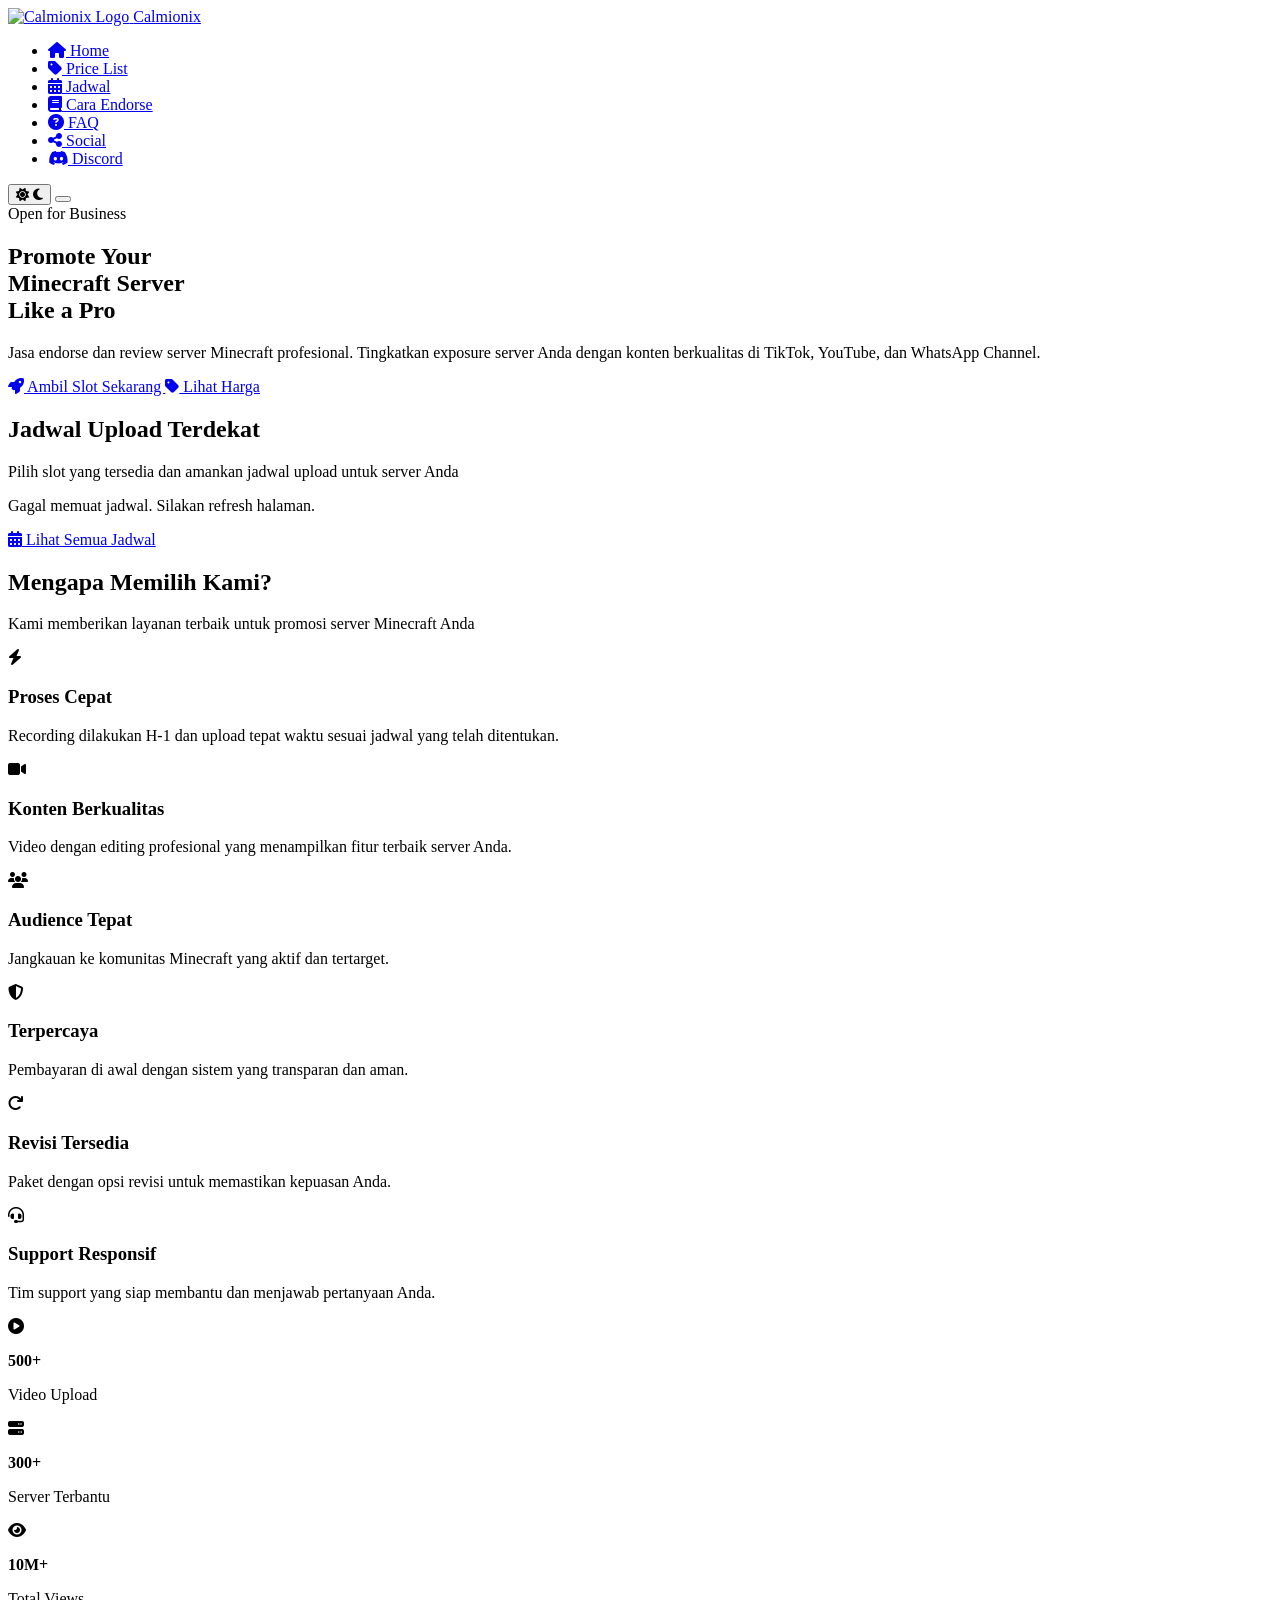
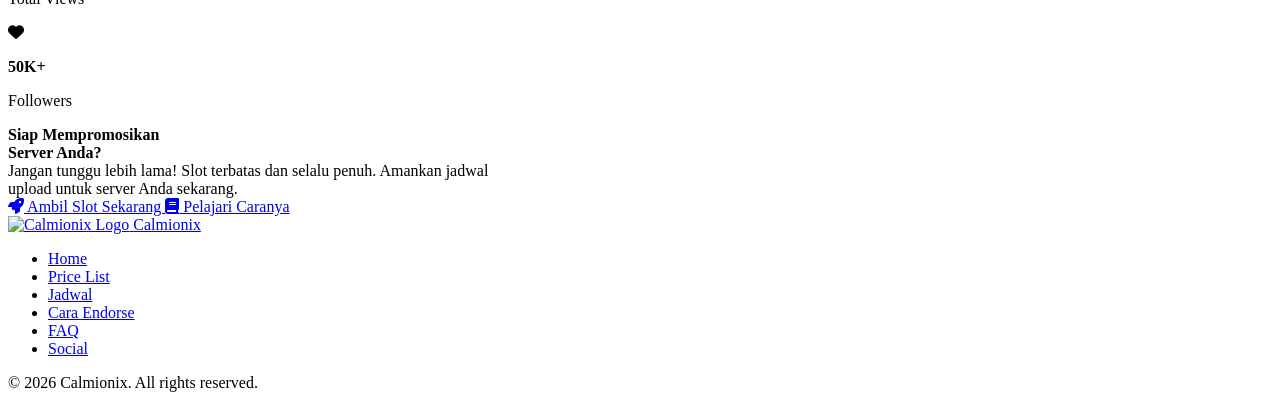
==== index.html @ 4e74ccad "Add files via upload" ====
<!DOCTYPE html>
<html lang="id" data-theme="dark">
<head>
  <meta charset="UTF-8">
  <meta name="viewport" content="width=device-width, initial-scale=1.0">
  <title>Calmionix - Promote Your Minecraft Server Like a Pro</title>
  <meta name="description" content="Jasa endorse dan review server Minecraft profesional. Tingkatkan exposure server Anda dengan konten berkualitas.">
  
  <!-- Fonts -->
  <link rel="preconnect" href="https://fonts.googleapis.com">
  <link rel="preconnect" href="https://fonts.gstatic.com" crossorigin>
  <link href="https://fonts.googleapis.com/css2?family=Inter:wght@400;500;600;700&family=Poppins:wght@500;600;700&display=swap" rel="stylesheet">
  
  <!-- Icons -->
  <link rel="stylesheet" href="https://cdnjs.cloudflare.com/ajax/libs/font-awesome/6.5.1/css/all.min.css">
  
  <!-- Styles -->
  <link rel="stylesheet" href="assets/css/main.css">
  
  <!-- Favicon -->
  <link rel="icon" type="image/png" href="assets/images/logo.png">
</head>
<body>
  <!-- Navbar -->
  <nav class="navbar">
    <div class="container">
      <a href="index.html" class="navbar-brand">
        <img src="assets/images/logo.png" alt="Calmionix Logo">
        <span>Calmionix</span>
      </a>
      
      <ul class="navbar-nav">
        <li><a href="index.html" class="nav-link active"><i class="fas fa-home"></i> Home</a></li>
        <li><a href="price.html" class="nav-link"><i class="fas fa-tag"></i> Price List</a></li>
        <li><a href="schedule.html" class="nav-link"><i class="fas fa-calendar-alt"></i> Jadwal</a></li>
        <li><a href="cara-endorse.html" class="nav-link"><i class="fas fa-book"></i> Cara Endorse</a></li>
        <li><a href="faq.html" class="nav-link"><i class="fas fa-question-circle"></i> FAQ</a></li>
        <li><a href="social.html" class="nav-link"><i class="fas fa-share-alt"></i> Social</a></li>
        <li><a href="https://discord.gg/qfdBAW29sT" class="nav-link" target="_blank"><i class="fab fa-discord"></i> Discord</a></li>
      </ul>
      
      <div class="navbar-actions">
        <button class="theme-toggle" aria-label="Toggle theme">
          <i class="fas fa-sun sun-icon"></i>
          <i class="fas fa-moon moon-icon"></i>
        </button>
        <button class="menu-toggle" aria-label="Toggle menu">
          <span></span>
          <span></span>
          <span></span>
        </button>
      </div>
    </div>
  </nav>

  <!-- Hero Section -->
  <section class="hero bg-gradient">
    <div class="container">
      <div class="hero-content animate-fade-in-up">
        <div class="hero-badge">
          <span></span>
          Open for Business
        </div>
        
        <h1>
          Promote Your<br>
          <span class="gradient-text">Minecraft Server</span><br>
          Like a Pro
        </h1>
        
        <p>
          Jasa endorse dan review server Minecraft profesional. 
          Tingkatkan exposure server Anda dengan konten berkualitas 
          di TikTok, YouTube, dan WhatsApp Channel.
        </p>
        
        <div class="hero-actions">
          <a href="schedule.html" class="btn btn-primary btn-lg">
            <i class="fas fa-rocket"></i>
            Ambil Slot Sekarang
          </a>
          <a href="price.html" class="btn btn-secondary btn-lg">
            <i class="fas fa-tag"></i>
            Lihat Harga
          </a>
        </div>
      </div>
    </div>
  </section>

  <!-- Preview Jadwal Section -->
  <section class="section">
    <div class="container">
      <div class="section-title reveal">
        <h2>Jadwal Upload Terdekat</h2>
        <p>Pilih slot yang tersedia dan amankan jadwal upload untuk server Anda</p>
      </div>
      
      <div class="schedule-grid" id="schedulePreview">
        <!-- Schedule items will be loaded by JavaScript -->
      </div>
      
      <div class="text-center mt-4 reveal">
        <a href="schedule.html" class="btn btn-outline">
          <i class="fas fa-calendar-alt"></i>
          Lihat Semua Jadwal
        </a>
      </div>
    </div>
  </section>

  <!-- Keunggulan Section -->
  <section class="section bg-gradient">
    <div class="container">
      <div class="section-title reveal">
        <h2>Mengapa Memilih Kami?</h2>
        <p>Kami memberikan layanan terbaik untuk promosi server Minecraft Anda</p>
      </div>
      
      <div class="grid grid-3">
        <div class="card feature-card reveal stagger-1">
          <div class="feature-icon">
            <i class="fas fa-bolt"></i>
          </div>
          <h3>Proses Cepat</h3>
          <p>Recording dilakukan H-1 dan upload tepat waktu sesuai jadwal yang telah ditentukan.</p>
        </div>
        
        <div class="card feature-card reveal stagger-2">
          <div class="feature-icon">
            <i class="fas fa-video"></i>
          </div>
          <h3>Konten Berkualitas</h3>
          <p>Video dengan editing profesional yang menampilkan fitur terbaik server Anda.</p>
        </div>
        
        <div class="card feature-card reveal stagger-3">
          <div class="feature-icon">
            <i class="fas fa-users"></i>
          </div>
          <h3>Audience Tepat</h3>
          <p>Jangkauan ke komunitas Minecraft yang aktif dan tertarget.</p>
        </div>
        
        <div class="card feature-card reveal stagger-4">
          <div class="feature-icon">
            <i class="fas fa-shield-alt"></i>
          </div>
          <h3>Terpercaya</h3>
          <p>Pembayaran di awal dengan sistem yang transparan dan aman.</p>
        </div>
        
        <div class="card feature-card reveal stagger-5">
          <div class="feature-icon">
            <i class="fas fa-redo"></i>
          </div>
          <h3>Revisi Tersedia</h3>
          <p>Paket dengan opsi revisi untuk memastikan kepuasan Anda.</p>
        </div>
        
        <div class="card feature-card reveal stagger-6">
          <div class="feature-icon">
            <i class="fas fa-headset"></i>
          </div>
          <h3>Support Responsif</h3>
          <p>Tim support yang siap membantu dan menjawab pertanyaan Anda.</p>
        </div>
      </div>
    </div>
  </section>

  <!-- Stats Section -->
  <section class="section">
    <div class="container">
      <div class="grid grid-4 text-center reveal">
        <div>
          <div class="feature-icon" style="margin-bottom: var(--space-md);">
            <i class="fas fa-play-circle"></i>
          </div>
          <h3 style="font-size: var(--text-3xl); margin-bottom: var(--space-xs);">500+</h3>
          <p>Video Upload</p>
        </div>
        <div>
          <div class="feature-icon" style="margin-bottom: var(--space-md);">
            <i class="fas fa-server"></i>
          </div>
          <h3 style="font-size: var(--text-3xl); margin-bottom: var(--space-xs);">300+</h3>
          <p>Server Terbantu</p>
        </div>
        <div>
          <div class="feature-icon" style="margin-bottom: var(--space-md);">
            <i class="fas fa-eye"></i>
          </div>
          <h3 style="font-size: var(--text-3xl); margin-bottom: var(--space-xs);">10M+</h3>
          <p>Total Views</p>
        </div>
        <div>
          <div class="feature-icon" style="margin-bottom: var(--space-md);">
            <i class="fas fa-heart"></i>
          </div>
          <h3 style="font-size: var(--text-3xl); margin-bottom: var(--space-xs);">50K+</h3>
          <p>Followers</p>
        </div>
      </div>
    </div>
  </section>

  <!-- CTA Section -->
  <section class="section bg-gradient">
    <div class="container">
      <div class="text-center reveal">
        <h2 style="font-size: var(--text-4xl); margin-bottom: var(--space-lg);">
          Siap Mempromosikan<br>Server Anda?
        </h2>
        <p style="font-size: var(--text-lg); max-width: 500px; margin: 0 auto var(--space-2xl);">
          Jangan tunggu lebih lama! Slot terbatas dan selalu penuh. 
          Amankan jadwal upload untuk server Anda sekarang.
        </p>
        <div class="hero-actions" style="justify-content: center;">
          <a href="schedule.html" class="btn btn-primary btn-lg">
            <i class="fas fa-rocket"></i>
            Ambil Slot Sekarang
          </a>
          <a href="cara-endorse.html" class="btn btn-secondary btn-lg">
            <i class="fas fa-book"></i>
            Pelajari Caranya
          </a>
        </div>
      </div>
    </div>
  </section>

  <!-- Footer -->
  <footer class="footer">
    <div class="container">
      <div class="footer-content">
        <a href="index.html" class="footer-brand">
          <img src="assets/images/logo.png" alt="Calmionix Logo" style="width: 32px; height: 32px;">
          <span>Calmionix</span>
        </a>
        
        <ul class="footer-links">
          <li><a href="index.html">Home</a></li>
          <li><a href="price.html">Price List</a></li>
          <li><a href="schedule.html">Jadwal</a></li>
          <li><a href="cara-endorse.html">Cara Endorse</a></li>
          <li><a href="faq.html">FAQ</a></li>
          <li><a href="social.html">Social</a></li>
        </ul>
      </div>
      
      <div class="footer-bottom">
        <p>&copy; 2026 Calmionix. All rights reserved.</p>
      </div>
    </div>
  </footer>

  <!-- Scripts -->
  <script src="assets/js/main.js"></script>
  <script>
    // Load schedule preview
    document.addEventListener('DOMContentLoaded', function() {
      loadSchedulePreview();
    });
    
    async function loadSchedulePreview() {
      const scheduleContainer = document.getElementById('schedulePreview');
      
      try {
        const response = await fetch('data/schedule.json');
        const scheduleData = await response.json();
        
        // Create a map of booked dates with details
        const bookedMap = {};
        scheduleData.forEach(item => {
          if (!bookedMap[item.date]) {
            bookedMap[item.date] = [];
          }
          bookedMap[item.date].push(item);
        });
        
        // Generate 5 days starting from today
        const days = [];
        const today = new Date();
        today.setHours(0, 0, 0, 0);
        
        for (let i = 0; i < 5; i++) {
          const date = new Date(today);
          date.setDate(today.getDate() + i);
          days.push(date);
        }
        
        const monthNames = ['Jan', 'Feb', 'Mar', 'Apr', 'Mei', 'Jun', 'Jul', 'Agu', 'Sep', 'Okt', 'Nov', 'Des'];
        const dayNames = ['Min', 'Sen', 'Sel', 'Rab', 'Kam', 'Jum', 'Sab'];
        
        let html = '';
        
        days.forEach((date, index) => {
          const dateStr = date.toISOString().split('T')[0];
          const bookedSlots = bookedMap[dateStr] || [];
          const isBooked = bookedSlots.length > 0;
          const isToday = index === 0;
          
          let statusClass = 'available';
          let statusText = 'Available';
          let timeText = '15:00 WIB';
          
          if (isToday) {
            statusClass = 'today';
            statusText = 'Hari Ini';
          } else if (isBooked) {
            statusClass = 'booked';
            statusText = 'Booked';
            timeText = bookedSlots[0].time + ' WIB';
          }
          
          // Build booked content
          let bookedContent = '';
          if (isBooked) {
            bookedSlots.forEach(slot => {
              bookedContent += `
                <div style="font-size: var(--text-xs); font-weight: var(--font-semibold); color: var(--danger); margin-top: var(--space-xs);">${slot.server}</div>
                <div style="font-size: var(--text-xs); color: var(--text-muted);">${slot.platform}</div>
              `;
            });
          }
          
          html += `
            <div class="schedule-item ${statusClass} reveal stagger-${index + 1}">
              <div class="date">${dayNames[date.getDay()]}</div>
              <div class="day">${date.getDate()}</div>
              <div class="month">${monthNames[date.getMonth()]}</div>
              ${!isBooked ? `<div class="time">${timeText}</div>` : ''}
              ${isBooked ? bookedContent : `<div class="status">${statusText}</div>`}
              ${!isBooked ? `
                <a href="${Calmionix.generateWhatsAppLink(date, '15:00')}" class="btn btn-primary btn-sm" target="_blank">
                  Ambil Slot
                </a>
              ` : ''}
            </div>
          `;
        });
        
        scheduleContainer.innerHTML = html;
        
      } catch (error) {
        console.error('Error loading schedule:', error);
        scheduleContainer.innerHTML = `
          <div class="text-center" style="grid-column: 1 / -1;">
            <p>Gagal memuat jadwal. Silakan refresh halaman.</p>
          </div>
        `;
      }
    }
  </script>
</body>
</html>
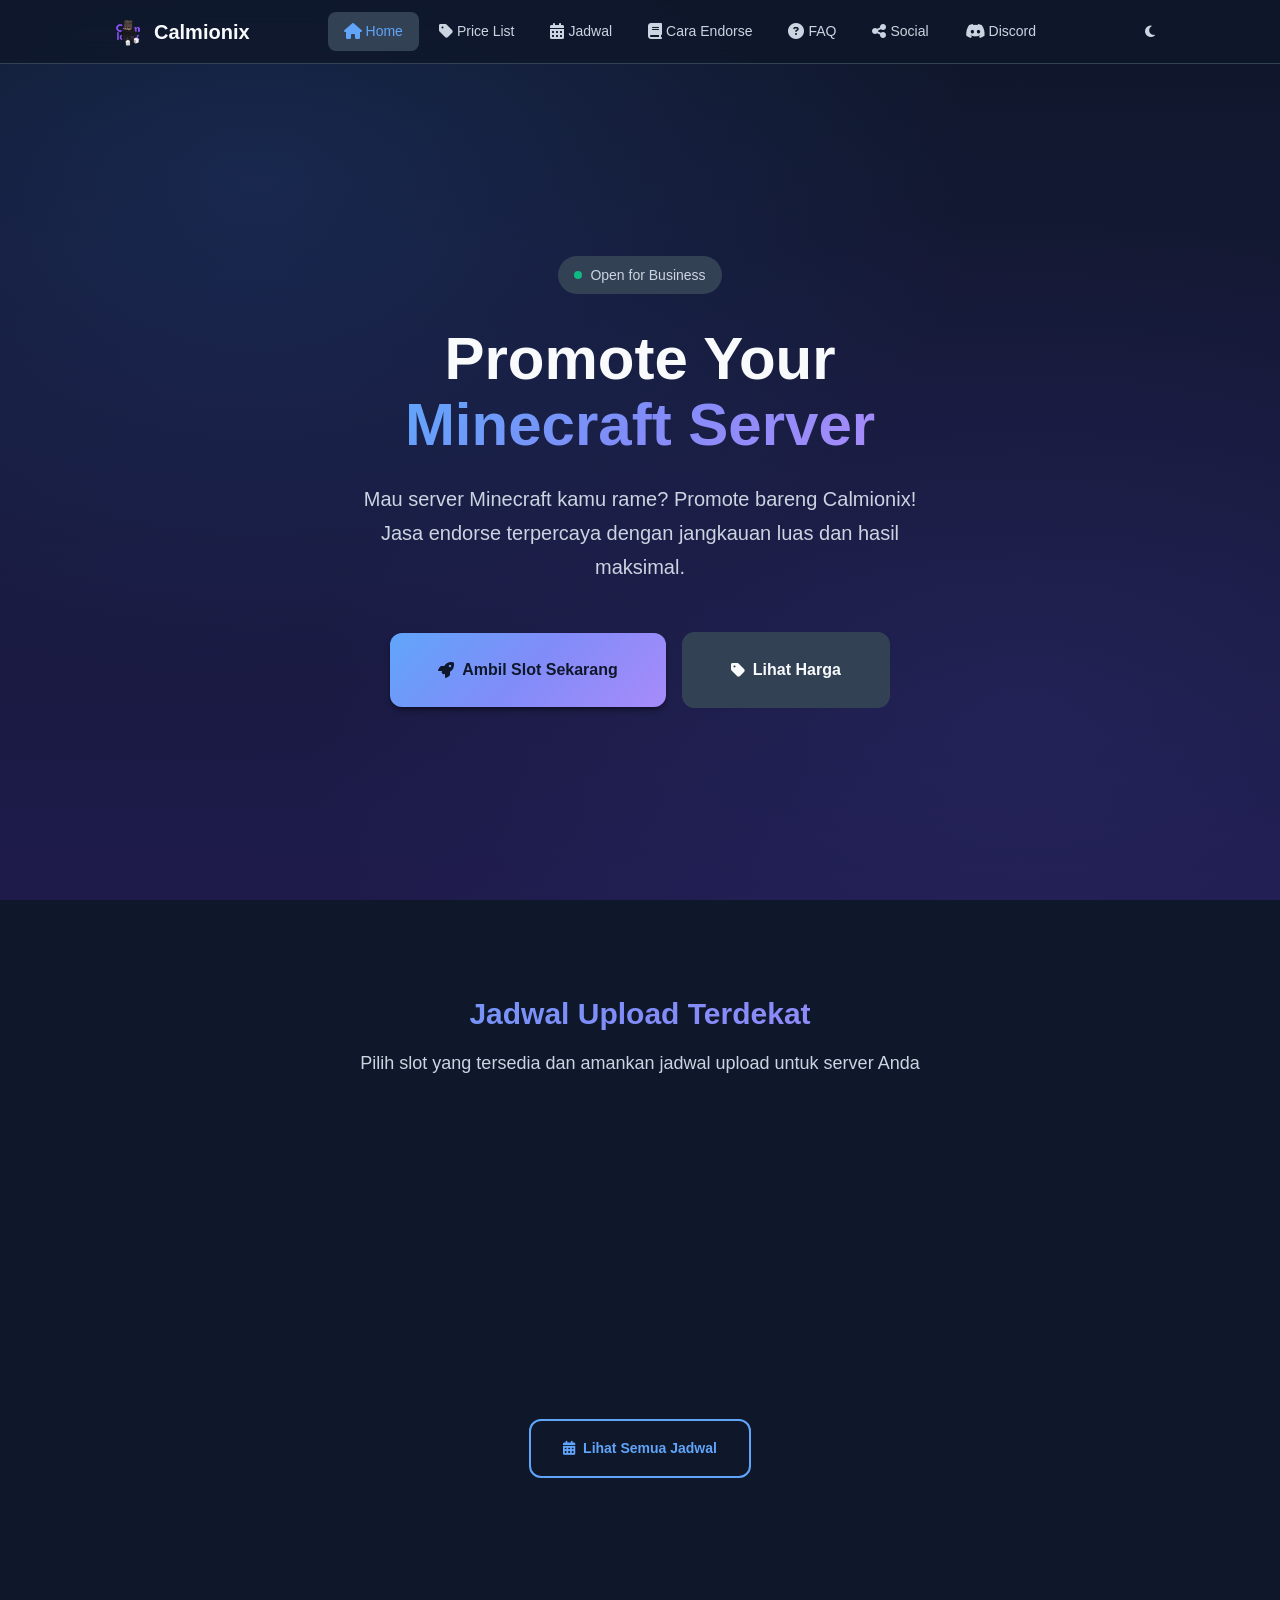
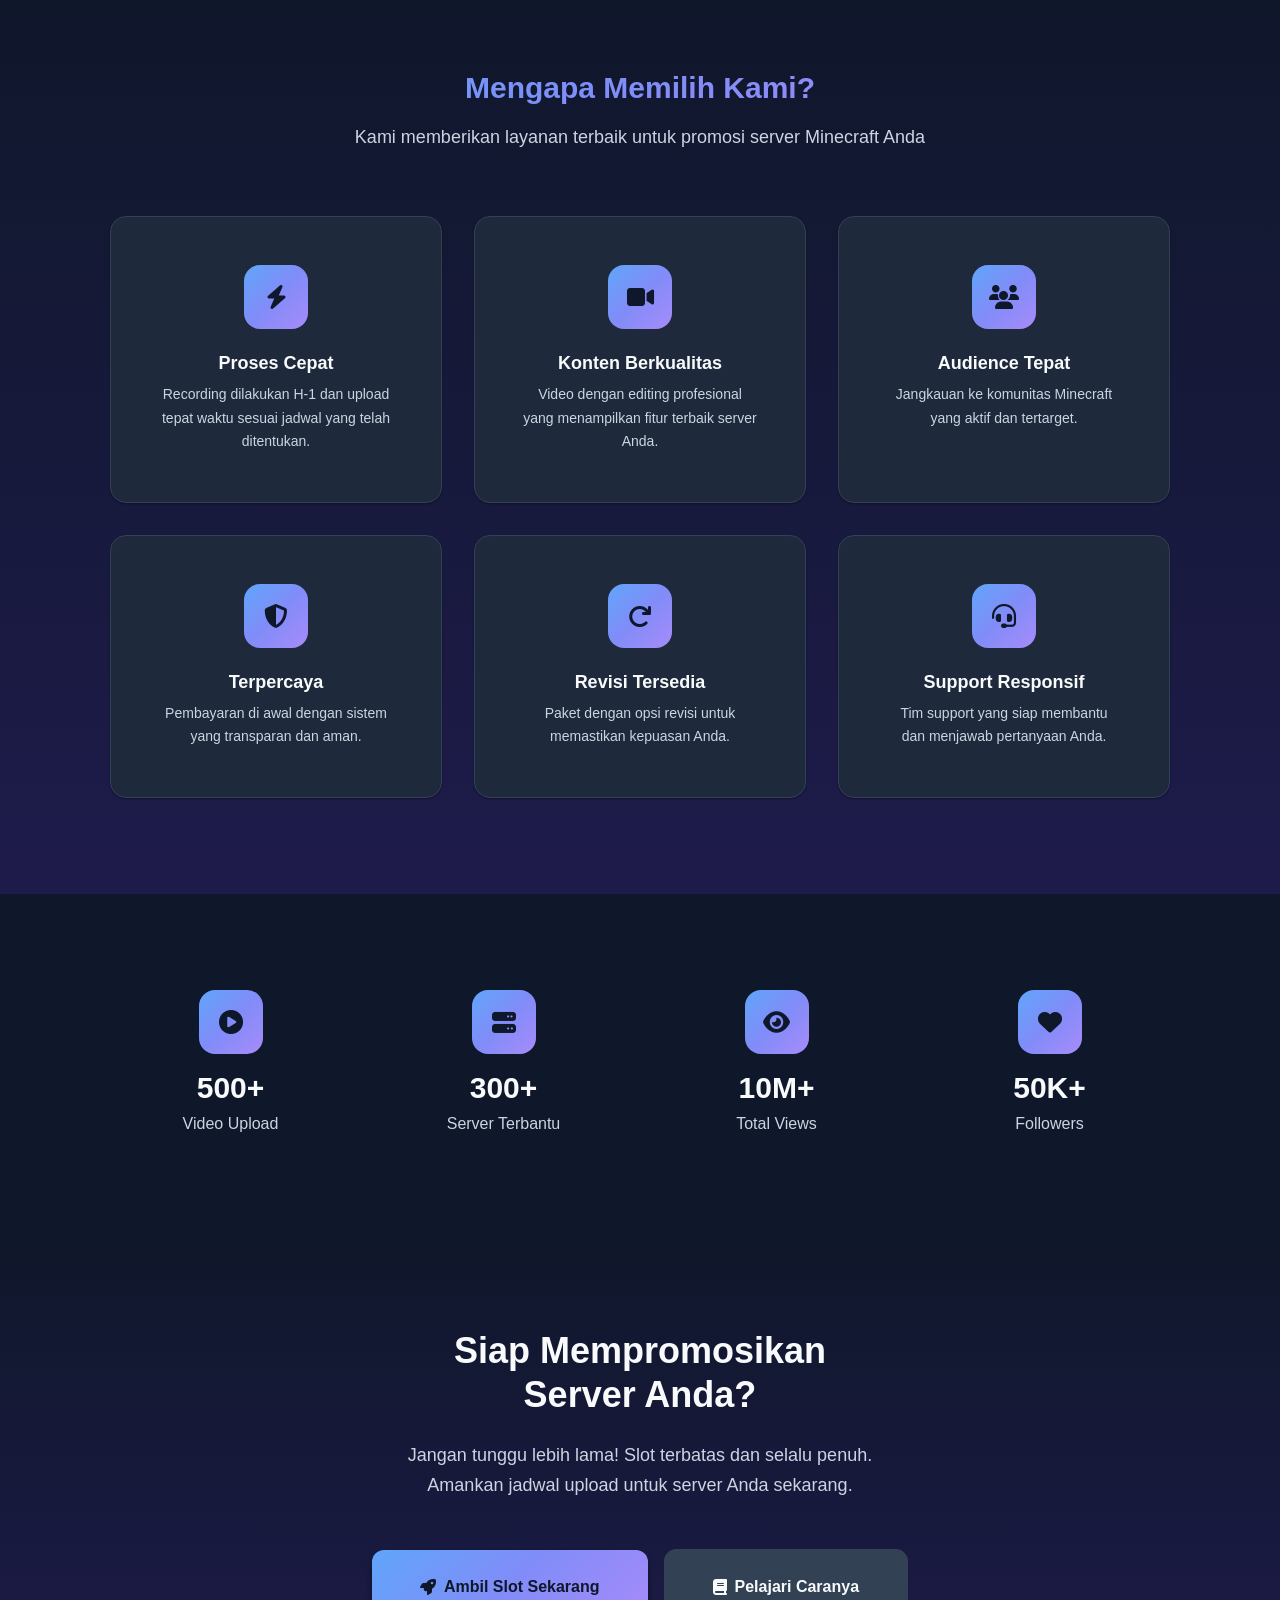
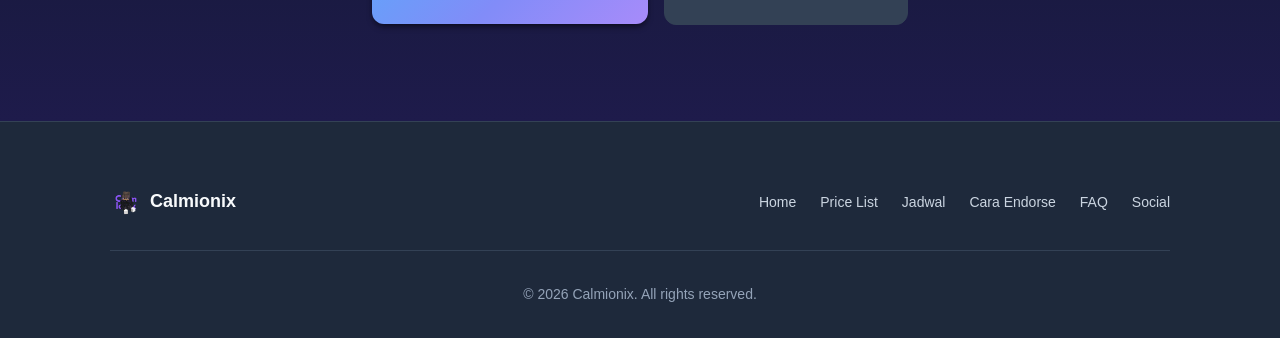
==== commit 5659e7f7: "Update index.html" ====
--- a/index.html
+++ b/index.html
@@ -3,8 +3,8 @@
 <head>
   <meta charset="UTF-8">
   <meta name="viewport" content="width=device-width, initial-scale=1.0">
-  <title>Calmionix - Promote Your Minecraft Server Like a Pro</title>
-  <meta name="description" content="Jasa endorse dan review server Minecraft profesional. Tingkatkan exposure server Anda dengan konten berkualitas.">
+  <title>Calmionix - Promote Your Minecraft Server</title>
+  <meta name="description" content="Mau server Minecraft kamu rame? Promote bareng Calmionix! Jasa endorse terpercaya dengan jangkauan luas dan hasil maksimal.">
   
   <!-- Fonts -->
   <link rel="preconnect" href="https://fonts.googleapis.com">
@@ -65,13 +65,11 @@
         <h1>
           Promote Your<br>
           <span class="gradient-text">Minecraft Server</span><br>
-          Like a Pro
         </h1>
         
         <p>
-          Jasa endorse dan review server Minecraft profesional. 
-          Tingkatkan exposure server Anda dengan konten berkualitas 
-          di TikTok, YouTube, dan WhatsApp Channel.
+          Mau server Minecraft kamu rame? Promote bareng Calmionix!
+          Jasa endorse terpercaya dengan jangkauan luas dan hasil maksimal.
         </p>
         
         <div class="hero-actions">
--- a/assets/css/main.css
+++ b/assets/css/main.css
@@ -0,0 +1,1269 @@
+/* ========================================
+   CALMIONIX - Main Stylesheet
+   Modern Premium Agency Website
+   ======================================== */
+
+/* CSS Variables */
+:root {
+  /* Colors - Light Mode (Default) */
+  --bg-primary: #ffffff;
+  --bg-secondary: #f8fafc;
+  --bg-tertiary: #f1f5f9;
+  --bg-card: #ffffff;
+  --bg-gradient-start: #f0f9ff;
+  --bg-gradient-end: #e0f2fe;
+  
+  --text-primary: #0f172a;
+  --text-secondary: #475569;
+  --text-muted: #64748b;
+  --text-inverse: #ffffff;
+  
+  --accent-primary: #3b82f6;
+  --accent-secondary: #6366f1;
+  --accent-gradient: linear-gradient(135deg, #3b82f6 0%, #6366f1 100%);
+  
+  --border-color: #e2e8f0;
+  --shadow-sm: 0 1px 2px 0 rgb(0 0 0 / 0.05);
+  --shadow-md: 0 4px 6px -1px rgb(0 0 0 / 0.1), 0 2px 4px -2px rgb(0 0 0 / 0.1);
+  --shadow-lg: 0 10px 15px -3px rgb(0 0 0 / 0.1), 0 4px 6px -4px rgb(0 0 0 / 0.1);
+  --shadow-xl: 0 20px 25px -5px rgb(0 0 0 / 0.1), 0 8px 10px -6px rgb(0 0 0 / 0.1);
+  --shadow-glow: 0 0 40px -10px rgba(59, 130, 246, 0.3);
+  
+  /* Status Colors */
+  --success: #10b981;
+  --warning: #f59e0b;
+  --danger: #ef4444;
+  --info: #06b6d4;
+  
+  /* Spacing */
+  --space-xs: 0.25rem;
+  --space-sm: 0.5rem;
+  --space-md: 1rem;
+  --space-lg: 1.5rem;
+  --space-xl: 2rem;
+  --space-2xl: 3rem;
+  --space-3xl: 4rem;
+  --space-4xl: 6rem;
+  
+  /* Typography */
+  --font-sans: 'Inter', -apple-system, BlinkMacSystemFont, 'Segoe UI', Roboto, sans-serif;
+  --font-display: 'Poppins', var(--font-sans);
+  
+  --text-xs: 0.75rem;
+  --text-sm: 0.875rem;
+  --text-base: 1rem;
+  --text-lg: 1.125rem;
+  --text-xl: 1.25rem;
+  --text-2xl: 1.5rem;
+  --text-3xl: 1.875rem;
+  --text-4xl: 2.25rem;
+  --text-5xl: 3rem;
+  --text-6xl: 3.75rem;
+  
+  --font-normal: 400;
+  --font-medium: 500;
+  --font-semibold: 600;
+  --font-bold: 700;
+  
+  /* Border Radius */
+  --radius-sm: 0.375rem;
+  --radius-md: 0.5rem;
+  --radius-lg: 0.75rem;
+  --radius-xl: 1rem;
+  --radius-2xl: 1.5rem;
+  --radius-full: 9999px;
+  
+  /* Transitions */
+  --transition-fast: 150ms ease;
+  --transition-base: 250ms ease;
+  --transition-slow: 350ms ease;
+  
+  /* Navbar */
+  --navbar-height: 64px;
+}
+
+/* Dark Mode */
+[data-theme="dark"] {
+  --bg-primary: #0f172a;
+  --bg-secondary: #1e293b;
+  --bg-tertiary: #334155;
+  --bg-card: #1e293b;
+  --bg-gradient-start: #0f172a;
+  --bg-gradient-end: #1e1b4b;
+  
+  --text-primary: #f8fafc;
+  --text-secondary: #cbd5e1;
+  --text-muted: #94a3b8;
+  --text-inverse: #0f172a;
+  
+  --accent-primary: #60a5fa;
+  --accent-secondary: #818cf8;
+  --accent-gradient: linear-gradient(135deg, #60a5fa 0%, #818cf8 50%, #a78bfa 100%);
+  
+  --border-color: #334155;
+  --shadow-sm: 0 1px 2px 0 rgb(0 0 0 / 0.3);
+  --shadow-md: 0 4px 6px -1px rgb(0 0 0 / 0.4), 0 2px 4px -2px rgb(0 0 0 / 0.4);
+  --shadow-lg: 0 10px 15px -3px rgb(0 0 0 / 0.4), 0 4px 6px -4px rgb(0 0 0 / 0.4);
+  --shadow-xl: 0 20px 25px -5px rgb(0 0 0 / 0.5), 0 8px 10px -6px rgb(0 0 0 / 0.5);
+  --shadow-glow: 0 0 60px -15px rgba(96, 165, 250, 0.4);
+}
+
+/* Reset & Base */
+*, *::before, *::after {
+  box-sizing: border-box;
+  margin: 0;
+  padding: 0;
+}
+
+html {
+  scroll-behavior: smooth;
+  -webkit-font-smoothing: antialiased;
+  -moz-osx-font-smoothing: grayscale;
+}
+
+body {
+  font-family: var(--font-sans);
+  font-size: var(--text-base);
+  font-weight: var(--font-normal);
+  line-height: 1.6;
+  color: var(--text-primary);
+  background: var(--bg-primary);
+  min-height: 100vh;
+  transition: background-color var(--transition-base), color var(--transition-base);
+}
+
+/* Typography */
+h1, h2, h3, h4, h5, h6 {
+  font-family: var(--font-display);
+  font-weight: var(--font-semibold);
+  line-height: 1.2;
+  color: var(--text-primary);
+}
+
+h1 { font-size: var(--text-5xl); }
+h2 { font-size: var(--text-3xl); }
+h3 { font-size: var(--text-2xl); }
+h4 { font-size: var(--text-xl); }
+h5 { font-size: var(--text-lg); }
+h6 { font-size: var(--text-base); }
+
+p {
+  color: var(--text-secondary);
+  line-height: 1.7;
+}
+
+a {
+  color: var(--accent-primary);
+  text-decoration: none;
+  transition: color var(--transition-fast);
+}
+
+a:hover {
+  color: var(--accent-secondary);
+}
+
+img {
+  max-width: 100%;
+  height: auto;
+  display: block;
+}
+
+button {
+  font-family: inherit;
+  cursor: pointer;
+  border: none;
+  background: none;
+}
+
+/* Container */
+.container {
+  width: 100%;
+  max-width: 1100px;
+  margin: 0 auto;
+  padding: 0 20px;
+}
+
+/* Section */
+.section {
+  padding: var(--space-4xl) 0;
+}
+
+.section-sm {
+  padding: var(--space-3xl) 0;
+}
+
+.section-title {
+  text-align: center;
+  margin-bottom: var(--space-3xl);
+}
+
+.section-title h2 {
+  font-size: var(--text-3xl);
+  margin-bottom: var(--space-md);
+  background: var(--accent-gradient);
+  -webkit-background-clip: text;
+  -webkit-text-fill-color: transparent;
+  background-clip: text;
+}
+
+.section-title p {
+  font-size: var(--text-lg);
+  max-width: 600px;
+  margin: 0 auto;
+}
+
+/* Background Gradient */
+.bg-gradient {
+  background: linear-gradient(180deg, var(--bg-gradient-start) 0%, var(--bg-gradient-end) 100%);
+}
+
+[data-theme="dark"] .bg-gradient {
+  background: linear-gradient(180deg, var(--bg-gradient-start) 0%, var(--bg-gradient-end) 100%);
+}
+
+/* ========================================
+   NAVBAR
+   ======================================== */
+.navbar {
+  position: fixed;
+  top: 0;
+  left: 0;
+  right: 0;
+  height: var(--navbar-height);
+  background: rgba(var(--bg-primary-rgb, 255, 255, 255), 0.8);
+  backdrop-filter: blur(12px);
+  -webkit-backdrop-filter: blur(12px);
+  border-bottom: 1px solid var(--border-color);
+  z-index: 1000;
+  transition: all var(--transition-base);
+}
+
+[data-theme="dark"] .navbar {
+  background: rgba(15, 23, 42, 0.85);
+}
+
+.navbar .container {
+  display: flex;
+  align-items: center;
+  justify-content: space-between;
+  height: 100%;
+}
+
+.navbar-brand {
+  display: flex;
+  align-items: center;
+  gap: var(--space-sm);
+  font-family: var(--font-display);
+  font-size: var(--text-xl);
+  font-weight: var(--font-bold);
+  color: var(--text-primary);
+}
+
+.navbar-brand:hover {
+  color: var(--accent-primary);
+}
+
+.navbar-brand img {
+  width: 36px;
+  height: 36px;
+  border-radius: var(--radius-md);
+}
+
+.navbar-nav {
+  display: flex;
+  align-items: center;
+  gap: var(--space-xs);
+  list-style: none;
+}
+
+.nav-link {
+  display: flex;
+  align-items: center;
+  gap: var(--space-xs);
+  padding: var(--space-sm) var(--space-md);
+  font-size: var(--text-sm);
+  font-weight: var(--font-medium);
+  color: var(--text-secondary);
+  border-radius: var(--radius-md);
+  transition: all var(--transition-fast);
+}
+
+.nav-link:hover,
+.nav-link.active {
+  color: var(--accent-primary);
+  background: var(--bg-tertiary);
+}
+
+.nav-link i {
+  font-size: var(--text-base);
+}
+
+.navbar-actions {
+  display: flex;
+  align-items: center;
+  gap: var(--space-sm);
+}
+
+/* Theme Toggle */
+.theme-toggle {
+  width: 40px;
+  height: 40px;
+  display: flex;
+  align-items: center;
+  justify-content: center;
+  border-radius: var(--radius-md);
+  color: var(--text-secondary);
+  transition: all var(--transition-fast);
+}
+
+.theme-toggle:hover {
+  background: var(--bg-tertiary);
+  color: var(--accent-primary);
+}
+
+.theme-toggle .sun-icon,
+.theme-toggle .moon-icon {
+  position: absolute;
+  transition: transform var(--transition-base), opacity var(--transition-base);
+}
+
+[data-theme="dark"] .theme-toggle .sun-icon,
+.theme-toggle .moon-icon {
+  opacity: 0;
+  transform: rotate(90deg) scale(0);
+}
+
+[data-theme="dark"] .theme-toggle .moon-icon,
+.theme-toggle .sun-icon {
+  opacity: 1;
+  transform: rotate(0) scale(1);
+}
+
+/* Mobile Menu Toggle */
+.menu-toggle {
+  display: none;
+  flex-direction: column;
+  justify-content: center;
+  gap: 5px;
+  width: 40px;
+  height: 40px;
+  padding: var(--space-sm);
+  border-radius: var(--radius-md);
+}
+
+.menu-toggle span {
+  display: block;
+  width: 100%;
+  height: 2px;
+  background: var(--text-primary);
+  border-radius: var(--radius-full);
+  transition: all var(--transition-base);
+}
+
+.menu-toggle.active span:nth-child(1) {
+  transform: rotate(45deg) translate(5px, 5px);
+}
+
+.menu-toggle.active span:nth-child(2) {
+  opacity: 0;
+}
+
+.menu-toggle.active span:nth-child(3) {
+  transform: rotate(-45deg) translate(5px, -5px);
+}
+
+/* ========================================
+   BUTTONS
+   ======================================== */
+.btn {
+  display: inline-flex;
+  align-items: center;
+  justify-content: center;
+  gap: var(--space-sm);
+  padding: var(--space-md) var(--space-xl);
+  font-size: var(--text-sm);
+  font-weight: var(--font-semibold);
+  border-radius: var(--radius-lg);
+  transition: all var(--transition-fast);
+  cursor: pointer;
+}
+
+.btn-primary {
+  background: var(--accent-gradient);
+  color: var(--text-inverse);
+  box-shadow: var(--shadow-md);
+}
+
+.btn-primary:hover {
+  transform: translateY(-2px);
+  box-shadow: var(--shadow-lg), var(--shadow-glow);
+  color: var(--text-inverse);
+}
+
+.btn-secondary {
+  background: var(--bg-tertiary);
+  color: var(--text-primary);
+  border: 1px solid var(--border-color);
+}
+
+.btn-secondary:hover {
+  background: var(--bg-secondary);
+  border-color: var(--accent-primary);
+  color: var(--accent-primary);
+}
+
+.btn-outline {
+  background: transparent;
+  color: var(--accent-primary);
+  border: 2px solid var(--accent-primary);
+}
+
+.btn-outline:hover {
+  background: var(--accent-primary);
+  color: var(--text-inverse);
+}
+
+.btn-ghost {
+  background: transparent;
+  color: var(--text-secondary);
+}
+
+.btn-ghost:hover {
+  background: var(--bg-tertiary);
+  color: var(--text-primary);
+}
+
+.btn-lg {
+  padding: var(--space-lg) var(--space-2xl);
+  font-size: var(--text-base);
+}
+
+.btn-sm {
+  padding: var(--space-sm) var(--space-md);
+  font-size: var(--text-xs);
+}
+
+/* ========================================
+   CARDS
+   ======================================== */
+.card {
+  background: var(--bg-card);
+  border-radius: var(--radius-xl);
+  border: 1px solid var(--border-color);
+  box-shadow: var(--shadow-sm);
+  transition: all var(--transition-base);
+  overflow: hidden;
+}
+
+.card:hover {
+  transform: translateY(-4px);
+  box-shadow: var(--shadow-lg);
+}
+
+.card-body {
+  padding: var(--space-xl);
+}
+
+.card-title {
+  font-size: var(--text-lg);
+  font-weight: var(--font-semibold);
+  margin-bottom: var(--space-sm);
+}
+
+.card-text {
+  color: var(--text-secondary);
+  font-size: var(--text-sm);
+}
+
+/* Price Card */
+.price-card {
+  position: relative;
+  background: var(--bg-card);
+  border-radius: var(--radius-2xl);
+  border: 1px solid var(--border-color);
+  padding: var(--space-2xl);
+  transition: all var(--transition-base);
+}
+
+.price-card:hover {
+  transform: translateY(-8px);
+  box-shadow: var(--shadow-xl), var(--shadow-glow);
+  border-color: var(--accent-primary);
+}
+
+.price-card.featured {
+  border-color: var(--accent-primary);
+  background: linear-gradient(180deg, var(--bg-card) 0%, rgba(59, 130, 246, 0.05) 100%);
+}
+
+[data-theme="dark"] .price-card.featured {
+  background: linear-gradient(180deg, var(--bg-card) 0%, rgba(96, 165, 250, 0.1) 100%);
+}
+
+.price-card .badge {
+  position: absolute;
+  top: -12px;
+  left: 50%;
+  transform: translateX(-50%);
+  background: var(--accent-gradient);
+  color: var(--text-inverse);
+  padding: var(--space-xs) var(--space-md);
+  border-radius: var(--radius-full);
+  font-size: var(--text-xs);
+  font-weight: var(--font-semibold);
+}
+
+.price-card .platform {
+  font-size: var(--text-sm);
+  font-weight: var(--font-medium);
+  color: var(--accent-primary);
+  text-transform: uppercase;
+  letter-spacing: 0.05em;
+  margin-bottom: var(--space-sm);
+}
+
+.price-card .price {
+  font-size: var(--text-4xl);
+  font-weight: var(--font-bold);
+  color: var(--text-primary);
+  margin-bottom: var(--space-lg);
+}
+
+.price-card .price span {
+  font-size: var(--text-base);
+  font-weight: var(--font-normal);
+  color: var(--text-muted);
+}
+
+.price-card .features {
+  list-style: none;
+  margin-bottom: var(--space-xl);
+}
+
+.price-card .features li {
+  display: flex;
+  align-items: center;
+  gap: var(--space-sm);
+  padding: var(--space-sm) 0;
+  font-size: var(--text-sm);
+  color: var(--text-secondary);
+  border-bottom: 1px solid var(--border-color);
+}
+
+.price-card .features li:last-child {
+  border-bottom: none;
+}
+
+.price-card .features li i {
+  color: var(--success);
+  font-size: var(--text-base);
+}
+
+/* ========================================
+   GRID
+   ======================================== */
+.grid {
+  display: grid;
+  gap: var(--space-xl);
+}
+
+.grid-2 {
+  grid-template-columns: repeat(2, 1fr);
+}
+
+.grid-3 {
+  grid-template-columns: repeat(3, 1fr);
+}
+
+.grid-4 {
+  grid-template-columns: repeat(4, 1fr);
+}
+
+/* ========================================
+   HERO
+   ======================================== */
+.hero {
+  min-height: 100vh;
+  display: flex;
+  align-items: center;
+  padding-top: var(--navbar-height);
+  position: relative;
+  overflow: hidden;
+}
+
+.hero::before {
+  content: '';
+  position: absolute;
+  top: 0;
+  left: 0;
+  right: 0;
+  bottom: 0;
+  background: 
+    radial-gradient(ellipse at 20% 20%, rgba(59, 130, 246, 0.15) 0%, transparent 50%),
+    radial-gradient(ellipse at 80% 80%, rgba(99, 102, 241, 0.1) 0%, transparent 50%);
+  pointer-events: none;
+}
+
+.hero-content {
+  position: relative;
+  z-index: 1;
+  text-align: center;
+  max-width: 800px;
+  margin: 0 auto;
+}
+
+.hero-badge {
+  display: inline-flex;
+  align-items: center;
+  gap: var(--space-sm);
+  padding: var(--space-sm) var(--space-md);
+  background: var(--bg-tertiary);
+  border-radius: var(--radius-full);
+  font-size: var(--text-sm);
+  color: var(--text-secondary);
+  margin-bottom: var(--space-xl);
+}
+
+.hero-badge span {
+  display: inline-block;
+  width: 8px;
+  height: 8px;
+  background: var(--success);
+  border-radius: var(--radius-full);
+  animation: pulse 2s infinite;
+}
+
+@keyframes pulse {
+  0%, 100% { opacity: 1; }
+  50% { opacity: 0.5; }
+}
+
+.hero h1 {
+  font-size: clamp(var(--text-4xl), 5vw, var(--text-6xl));
+  font-weight: var(--font-bold);
+  margin-bottom: var(--space-lg);
+  line-height: 1.1;
+}
+
+.hero h1 .gradient-text {
+  background: var(--accent-gradient);
+  -webkit-background-clip: text;
+  -webkit-text-fill-color: transparent;
+  background-clip: text;
+}
+
+.hero p {
+  font-size: var(--text-xl);
+  color: var(--text-secondary);
+  margin-bottom: var(--space-2xl);
+  max-width: 600px;
+  margin-left: auto;
+  margin-right: auto;
+}
+
+.hero-actions {
+  display: flex;
+  align-items: center;
+  justify-content: center;
+  gap: var(--space-md);
+  flex-wrap: wrap;
+}
+
+/* ========================================
+   FEATURES
+   ======================================== */
+.feature-card {
+  text-align: center;
+  padding: var(--space-2xl);
+}
+
+.feature-icon {
+  width: 64px;
+  height: 64px;
+  display: flex;
+  align-items: center;
+  justify-content: center;
+  margin: 0 auto var(--space-lg);
+  background: var(--accent-gradient);
+  border-radius: var(--radius-xl);
+  color: var(--text-inverse);
+  font-size: var(--text-2xl);
+}
+
+.feature-card h3 {
+  font-size: var(--text-lg);
+  margin-bottom: var(--space-sm);
+}
+
+.feature-card p {
+  font-size: var(--text-sm);
+}
+
+/* ========================================
+   SCHEDULE
+   ======================================== */
+.schedule-grid {
+  display: grid;
+  grid-template-columns: repeat(auto-fill, minmax(140px, 1fr));
+  gap: var(--space-md);
+}
+
+.schedule-item {
+  background: var(--bg-card);
+  border: 1px solid var(--border-color);
+  border-radius: var(--radius-lg);
+  padding: var(--space-lg);
+  text-align: center;
+  transition: all var(--transition-base);
+}
+
+.schedule-item:hover {
+  transform: translateY(-2px);
+  box-shadow: var(--shadow-md);
+}
+
+.schedule-item.today {
+  border-color: var(--accent-primary);
+  background: linear-gradient(180deg, var(--bg-card) 0%, rgba(59, 130, 246, 0.05) 100%);
+}
+
+.schedule-item.booked {
+  opacity: 0.6;
+  background: var(--bg-tertiary);
+}
+
+.schedule-item.booked .status {
+  color: var(--danger);
+}
+
+.schedule-item .date {
+  font-size: var(--text-xs);
+  font-weight: var(--font-medium);
+  color: var(--text-muted);
+  text-transform: uppercase;
+  margin-bottom: var(--space-xs);
+}
+
+.schedule-item .day {
+  font-size: var(--text-2xl);
+  font-weight: var(--font-bold);
+  color: var(--text-primary);
+  margin-bottom: var(--space-xs);
+}
+
+.schedule-item .month {
+  font-size: var(--text-xs);
+  color: var(--text-muted);
+  margin-bottom: var(--space-sm);
+}
+
+.schedule-item .time {
+  font-size: var(--text-sm);
+  font-weight: var(--font-medium);
+  color: var(--accent-primary);
+  margin-bottom: var(--space-sm);
+}
+
+.schedule-item .status {
+  display: inline-block;
+  padding: var(--space-xs) var(--space-sm);
+  border-radius: var(--radius-full);
+  font-size: var(--text-xs);
+  font-weight: var(--font-semibold);
+}
+
+.schedule-item.available .status {
+  background: rgba(16, 185, 129, 0.1);
+  color: var(--success);
+}
+
+.schedule-item.booked .status {
+  background: rgba(239, 68, 68, 0.1);
+}
+
+.schedule-item.today .status {
+  background: var(--accent-gradient);
+  color: var(--text-inverse);
+}
+
+.schedule-item .btn {
+  width: 100%;
+  margin-top: var(--space-sm);
+  padding: var(--space-sm);
+  font-size: var(--text-xs);
+}
+
+/* ========================================
+   STEPS
+   ======================================== */
+.steps {
+  position: relative;
+}
+
+.steps::before {
+  content: '';
+  position: absolute;
+  top: 0;
+  bottom: 0;
+  left: 24px;
+  width: 2px;
+  background: var(--border-color);
+}
+
+.step {
+  position: relative;
+  display: flex;
+  gap: var(--space-xl);
+  padding-bottom: var(--space-2xl);
+}
+
+.step:last-child {
+  padding-bottom: 0;
+}
+
+.step-number {
+  flex-shrink: 0;
+  width: 50px;
+  height: 50px;
+  display: flex;
+  align-items: center;
+  justify-content: center;
+  background: var(--accent-gradient);
+  border-radius: var(--radius-full);
+  font-family: var(--font-display);
+  font-size: var(--text-xl);
+  font-weight: var(--font-bold);
+  color: var(--text-inverse);
+  z-index: 1;
+}
+
+.step-content {
+  flex: 1;
+  padding-top: var(--space-sm);
+}
+
+.step-content h3 {
+  font-size: var(--text-lg);
+  margin-bottom: var(--space-sm);
+}
+
+.step-content p {
+  font-size: var(--text-sm);
+}
+
+/* ========================================
+   ACCORDION (FAQ)
+   ======================================== */
+.accordion {
+  max-width: 800px;
+  margin: 0 auto;
+}
+
+.accordion-item {
+  background: var(--bg-card);
+  border: 1px solid var(--border-color);
+  border-radius: var(--radius-lg);
+  margin-bottom: var(--space-md);
+  overflow: hidden;
+  transition: all var(--transition-base);
+}
+
+.accordion-item:hover {
+  border-color: var(--accent-primary);
+}
+
+.accordion-header {
+  width: 100%;
+  display: flex;
+  align-items: center;
+  justify-content: space-between;
+  padding: var(--space-lg) var(--space-xl);
+  font-size: var(--text-base);
+  font-weight: var(--font-medium);
+  color: var(--text-primary);
+  text-align: left;
+  background: transparent;
+  border: none;
+  cursor: pointer;
+  transition: all var(--transition-fast);
+}
+
+.accordion-header:hover {
+  background: var(--bg-tertiary);
+}
+
+.accordion-header i {
+  font-size: var(--text-lg);
+  color: var(--accent-primary);
+  transition: transform var(--transition-base);
+}
+
+.accordion-item.active .accordion-header i {
+  transform: rotate(180deg);
+}
+
+.accordion-body {
+  max-height: 0;
+  overflow: hidden;
+  transition: max-height var(--transition-base), padding var(--transition-base);
+}
+
+.accordion-item.active .accordion-body {
+  max-height: 500px;
+  padding: 0 var(--space-xl) var(--space-lg);
+}
+
+.accordion-body p {
+  font-size: var(--text-sm);
+  color: var(--text-secondary);
+}
+
+/* ========================================
+   SOCIAL CARDS
+   ======================================== */
+.social-card {
+  display: flex;
+  flex-direction: column;
+  align-items: center;
+  text-align: center;
+  padding: var(--space-2xl);
+  background: var(--bg-card);
+  border: 1px solid var(--border-color);
+  border-radius: var(--radius-xl);
+  transition: all var(--transition-base);
+}
+
+.social-card:hover {
+  transform: translateY(-4px);
+  box-shadow: var(--shadow-lg);
+  border-color: var(--accent-primary);
+}
+
+.social-icon {
+  width: 72px;
+  height: 72px;
+  display: flex;
+  align-items: center;
+  justify-content: center;
+  margin-bottom: var(--space-lg);
+  border-radius: var(--radius-xl);
+  font-size: var(--text-3xl);
+}
+
+.social-card.discord .social-icon {
+  background: rgba(88, 101, 242, 0.1);
+  color: #5865f2;
+}
+
+.social-card.whatsapp .social-icon {
+  background: rgba(37, 211, 102, 0.1);
+  color: #25d366;
+}
+
+.social-card.tiktok .social-icon {
+  background: rgba(0, 0, 0, 0.05);
+  color: var(--text-primary);
+}
+
+[data-theme="dark"] .social-card.tiktok .social-icon {
+  background: rgba(255, 255, 255, 0.1);
+  color: var(--text-primary);
+}
+
+.social-card.youtube .social-icon {
+  background: rgba(255, 0, 0, 0.1);
+  color: #ff0000;
+}
+
+.social-card h3 {
+  font-size: var(--text-lg);
+  margin-bottom: var(--space-sm);
+}
+
+.social-card p {
+  font-size: var(--text-sm);
+  margin-bottom: var(--space-lg);
+  flex: 1;
+}
+
+/* ========================================
+   FOOTER
+   ======================================== */
+.footer {
+  background: var(--bg-secondary);
+  border-top: 1px solid var(--border-color);
+  padding: var(--space-3xl) 0 var(--space-xl);
+}
+
+.footer-content {
+  display: flex;
+  justify-content: space-between;
+  align-items: center;
+  flex-wrap: wrap;
+  gap: var(--space-lg);
+  margin-bottom: var(--space-xl);
+}
+
+.footer-brand {
+  display: flex;
+  align-items: center;
+  gap: var(--space-sm);
+  font-family: var(--font-display);
+  font-size: var(--text-lg);
+  font-weight: var(--font-bold);
+  color: var(--text-primary);
+}
+
+.footer-links {
+  display: flex;
+  gap: var(--space-lg);
+  list-style: none;
+}
+
+.footer-links a {
+  font-size: var(--text-sm);
+  color: var(--text-secondary);
+}
+
+.footer-links a:hover {
+  color: var(--accent-primary);
+}
+
+.footer-bottom {
+  text-align: center;
+  padding-top: var(--space-xl);
+  border-top: 1px solid var(--border-color);
+}
+
+.footer-bottom p {
+  font-size: var(--text-sm);
+  color: var(--text-muted);
+}
+
+/* ========================================
+   ANIMATIONS
+   ======================================== */
+@keyframes fadeIn {
+  from {
+    opacity: 0;
+  }
+  to {
+    opacity: 1;
+  }
+}
+
+@keyframes fadeInUp {
+  from {
+    opacity: 0;
+    transform: translateY(30px);
+  }
+  to {
+    opacity: 1;
+    transform: translateY(0);
+  }
+}
+
+@keyframes slideIn {
+  from {
+    opacity: 0;
+    transform: translateX(-20px);
+  }
+  to {
+    opacity: 1;
+    transform: translateX(0);
+  }
+}
+
+.animate-fade-in {
+  animation: fadeIn 0.6s ease forwards;
+}
+
+.animate-fade-in-up {
+  animation: fadeInUp 0.6s ease forwards;
+}
+
+.animate-slide-in {
+  animation: slideIn 0.4s ease forwards;
+}
+
+/* Stagger animation delays */
+.stagger-1 { animation-delay: 0.1s; }
+.stagger-2 { animation-delay: 0.2s; }
+.stagger-3 { animation-delay: 0.3s; }
+.stagger-4 { animation-delay: 0.4s; }
+.stagger-5 { animation-delay: 0.5s; }
+.stagger-6 { animation-delay: 0.6s; }
+
+/* Scroll reveal */
+.reveal {
+  opacity: 0;
+  transform: translateY(30px);
+  transition: opacity 0.6s ease, transform 0.6s ease;
+}
+
+.reveal.active {
+  opacity: 1;
+  transform: translateY(0);
+}
+
+/* ========================================
+   RESPONSIVE
+   ======================================== */
+@media (max-width: 1024px) {
+  .grid-4 {
+    grid-template-columns: repeat(2, 1fr);
+  }
+}
+
+@media (max-width: 768px) {
+  :root {
+    --navbar-height: 60px;
+  }
+  
+  .grid-2,
+  .grid-3,
+  .grid-4 {
+    grid-template-columns: 1fr;
+  }
+  
+  .section {
+    padding: var(--space-3xl) 0;
+  }
+  
+  .section-title h2 {
+    font-size: var(--text-2xl);
+  }
+  
+  /* Mobile Menu */
+  .menu-toggle {
+    display: flex;
+  }
+  
+  .navbar-nav {
+    position: fixed;
+    top: var(--navbar-height);
+    left: 0;
+    right: 0;
+    flex-direction: column;
+    align-items: stretch;
+    gap: 0;
+    background: var(--bg-primary);
+    border-bottom: 1px solid var(--border-color);
+    padding: var(--space-md);
+    transform: translateY(-100%);
+    opacity: 0;
+    visibility: hidden;
+    transition: all var(--transition-base);
+  }
+  
+  .navbar-nav.active {
+    transform: translateY(0);
+    opacity: 1;
+    visibility: visible;
+  }
+  
+  .nav-link {
+    padding: var(--space-md);
+    border-radius: var(--radius-md);
+  }
+  
+  /* Hero */
+  .hero h1 {
+    font-size: var(--text-3xl);
+  }
+  
+  .hero p {
+    font-size: var(--text-lg);
+  }
+  
+  .hero-actions {
+    flex-direction: column;
+    width: 100%;
+  }
+  
+  .hero-actions .btn {
+    width: 100%;
+  }
+  
+  /* Price Card */
+  .price-card {
+    padding: var(--space-xl);
+  }
+  
+  .price-card .price {
+    font-size: var(--text-3xl);
+  }
+  
+  /* Schedule */
+  .schedule-grid {
+    grid-template-columns: repeat(2, 1fr);
+  }
+  
+  /* Steps */
+  .steps::before {
+    left: 20px;
+  }
+  
+  .step {
+    gap: var(--space-lg);
+  }
+  
+  .step-number {
+    width: 40px;
+    height: 40px;
+    font-size: var(--text-lg);
+  }
+  
+  /* Footer */
+  .footer-content {
+    flex-direction: column;
+    text-align: center;
+  }
+  
+  .footer-links {
+    flex-wrap: wrap;
+    justify-content: center;
+  }
+}
+
+@media (max-width: 480px) {
+  .schedule-grid {
+    grid-template-columns: 1fr;
+  }
+  
+  .price-card .features li {
+    font-size: var(--text-xs);
+  }
+}
+
+/* ========================================
+   UTILITIES
+   ======================================== */
+.text-center { text-align: center; }
+.text-left { text-align: left; }
+.text-right { text-align: right; }
+
+.mt-0 { margin-top: 0; }
+.mt-1 { margin-top: var(--space-sm); }
+.mt-2 { margin-top: var(--space-md); }
+.mt-3 { margin-top: var(--space-lg); }
+.mt-4 { margin-top: var(--space-xl); }
+
+.mb-0 { margin-bottom: 0; }
+.mb-1 { margin-bottom: var(--space-sm); }
+.mb-2 { margin-bottom: var(--space-md); }
+.mb-3 { margin-bottom: var(--space-lg); }
+.mb-4 { margin-bottom: var(--space-xl); }
+
+.hidden { display: none !important; }
+.sr-only {
+  position: absolute;
+  width: 1px;
+  height: 1px;
+  padding: 0;
+  margin: -1px;
+  overflow: hidden;
+  clip: rect(0, 0, 0, 0);
+  white-space: nowrap;
+  border: 0;
+}
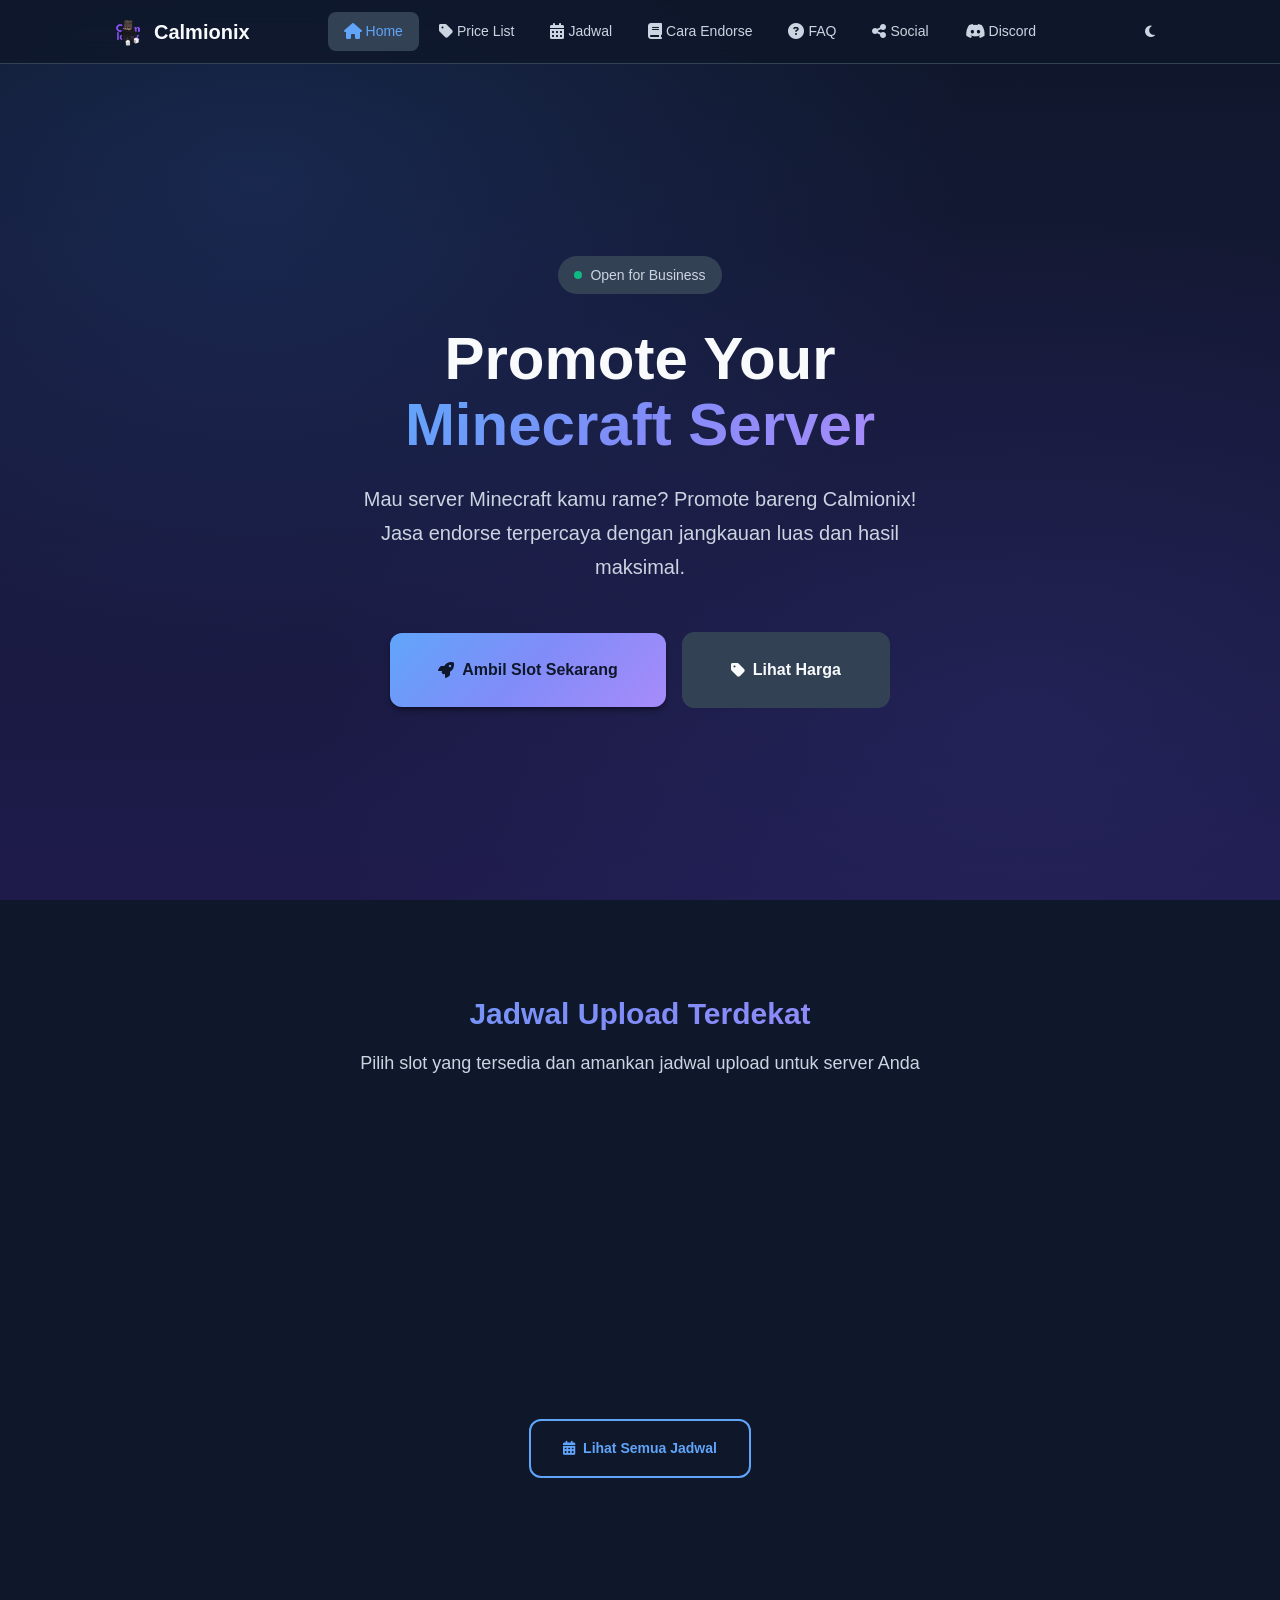
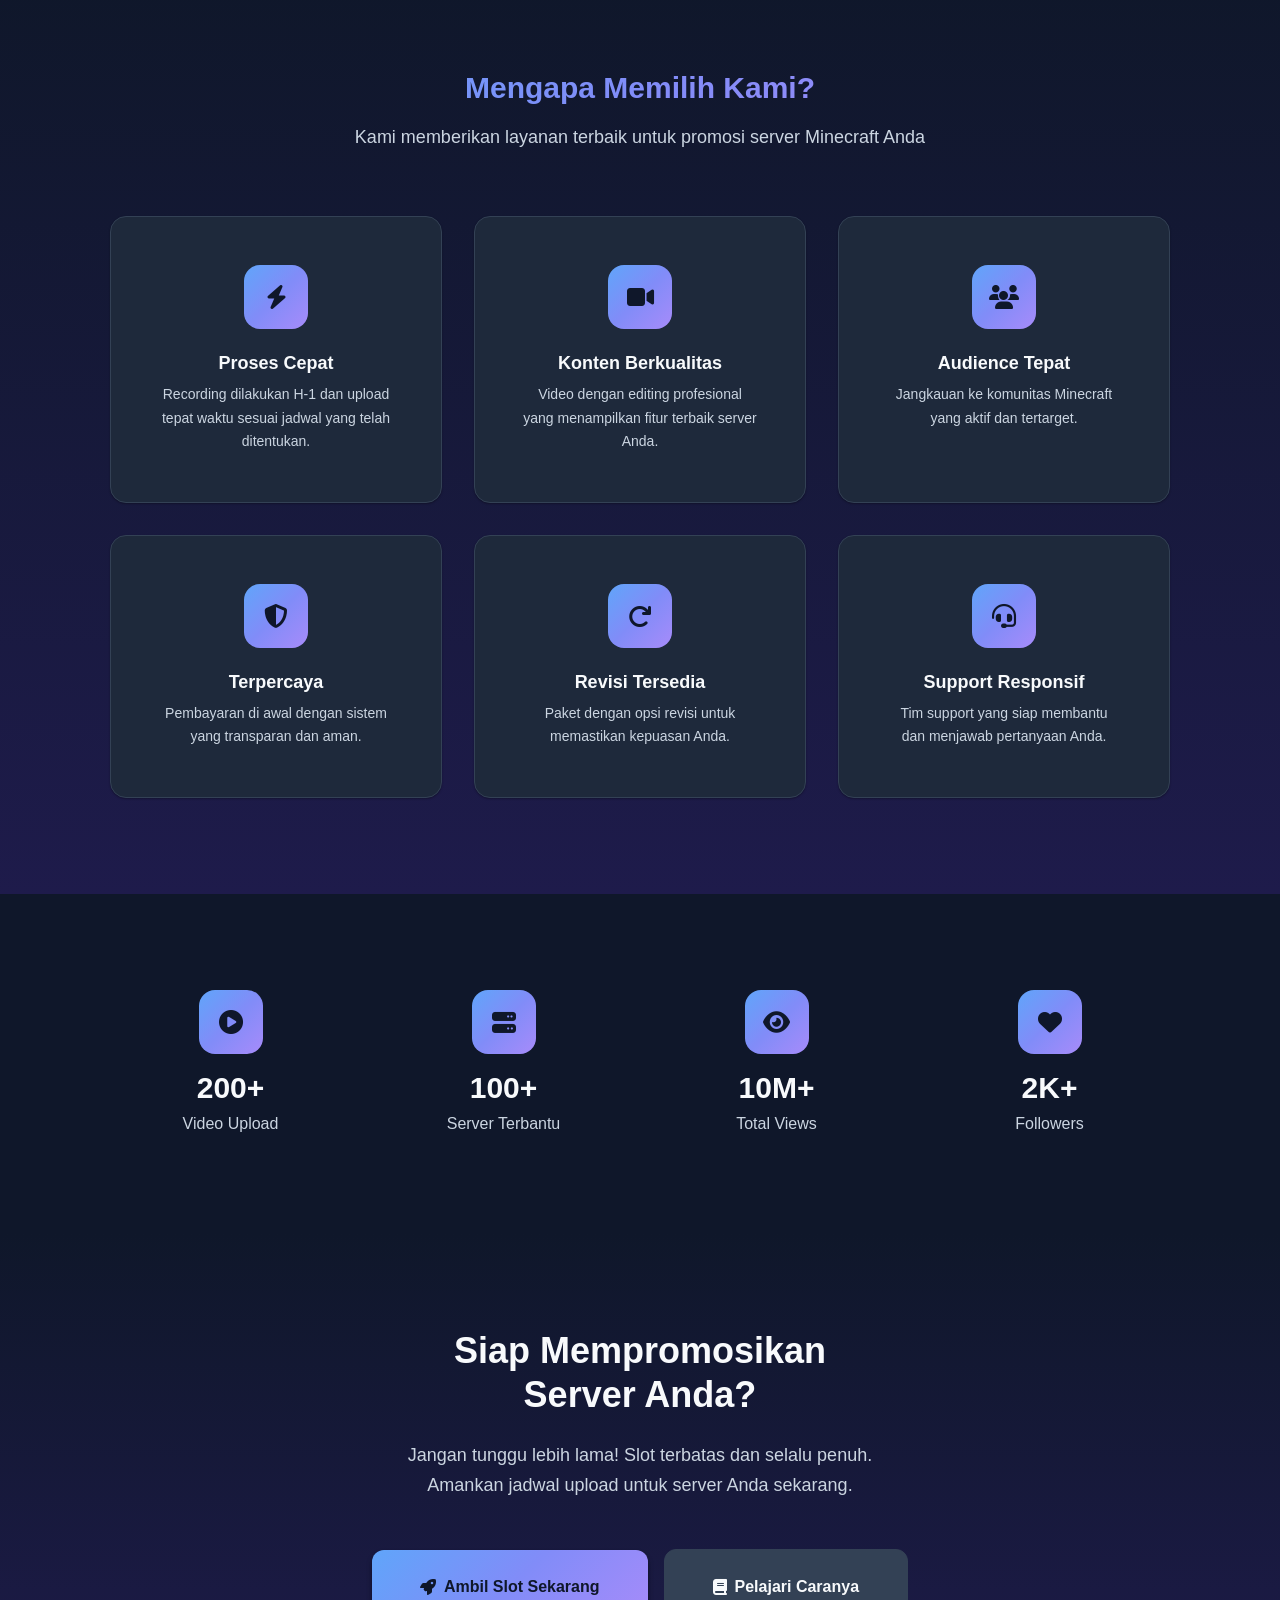
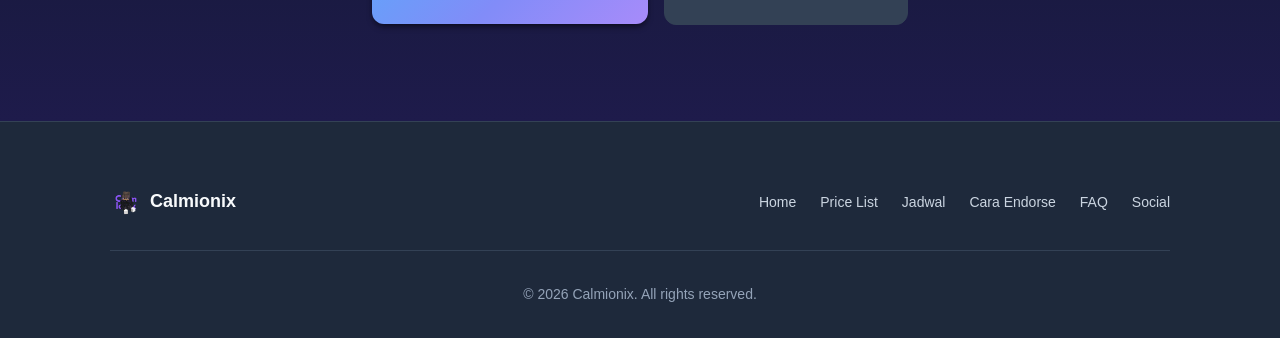
==== commit e1730561: "Update index.html" ====
--- a/index.html
+++ b/index.html
@@ -175,14 +175,14 @@
           <div class="feature-icon" style="margin-bottom: var(--space-md);">
             <i class="fas fa-play-circle"></i>
           </div>
-          <h3 style="font-size: var(--text-3xl); margin-bottom: var(--space-xs);">500+</h3>
+          <h3 style="font-size: var(--text-3xl); margin-bottom: var(--space-xs);">200+</h3>
           <p>Video Upload</p>
         </div>
         <div>
           <div class="feature-icon" style="margin-bottom: var(--space-md);">
             <i class="fas fa-server"></i>
           </div>
-          <h3 style="font-size: var(--text-3xl); margin-bottom: var(--space-xs);">300+</h3>
+          <h3 style="font-size: var(--text-3xl); margin-bottom: var(--space-xs);">100+</h3>
           <p>Server Terbantu</p>
         </div>
         <div>
@@ -196,7 +196,7 @@
           <div class="feature-icon" style="margin-bottom: var(--space-md);">
             <i class="fas fa-heart"></i>
           </div>
-          <h3 style="font-size: var(--text-3xl); margin-bottom: var(--space-xs);">50K+</h3>
+          <h3 style="font-size: var(--text-3xl); margin-bottom: var(--space-xs);">2K+</h3>
           <p>Followers</p>
         </div>
       </div>
